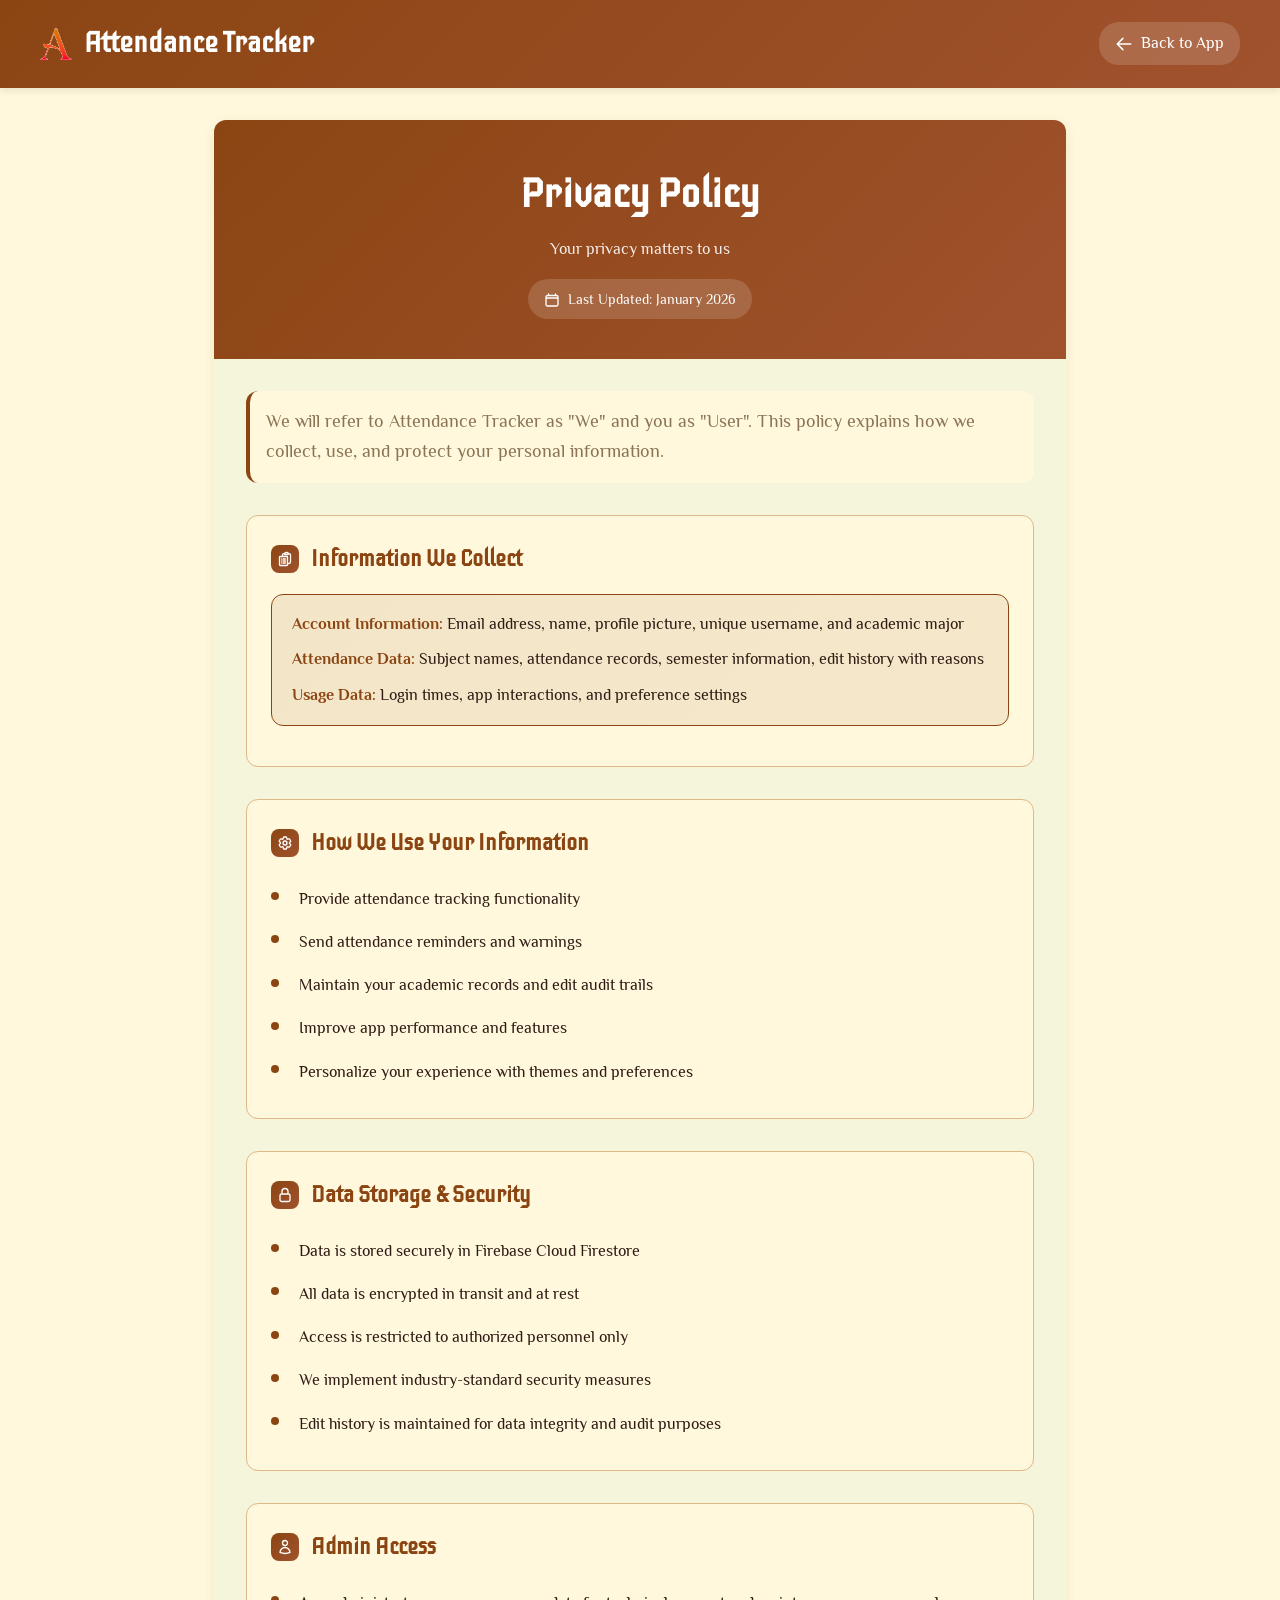
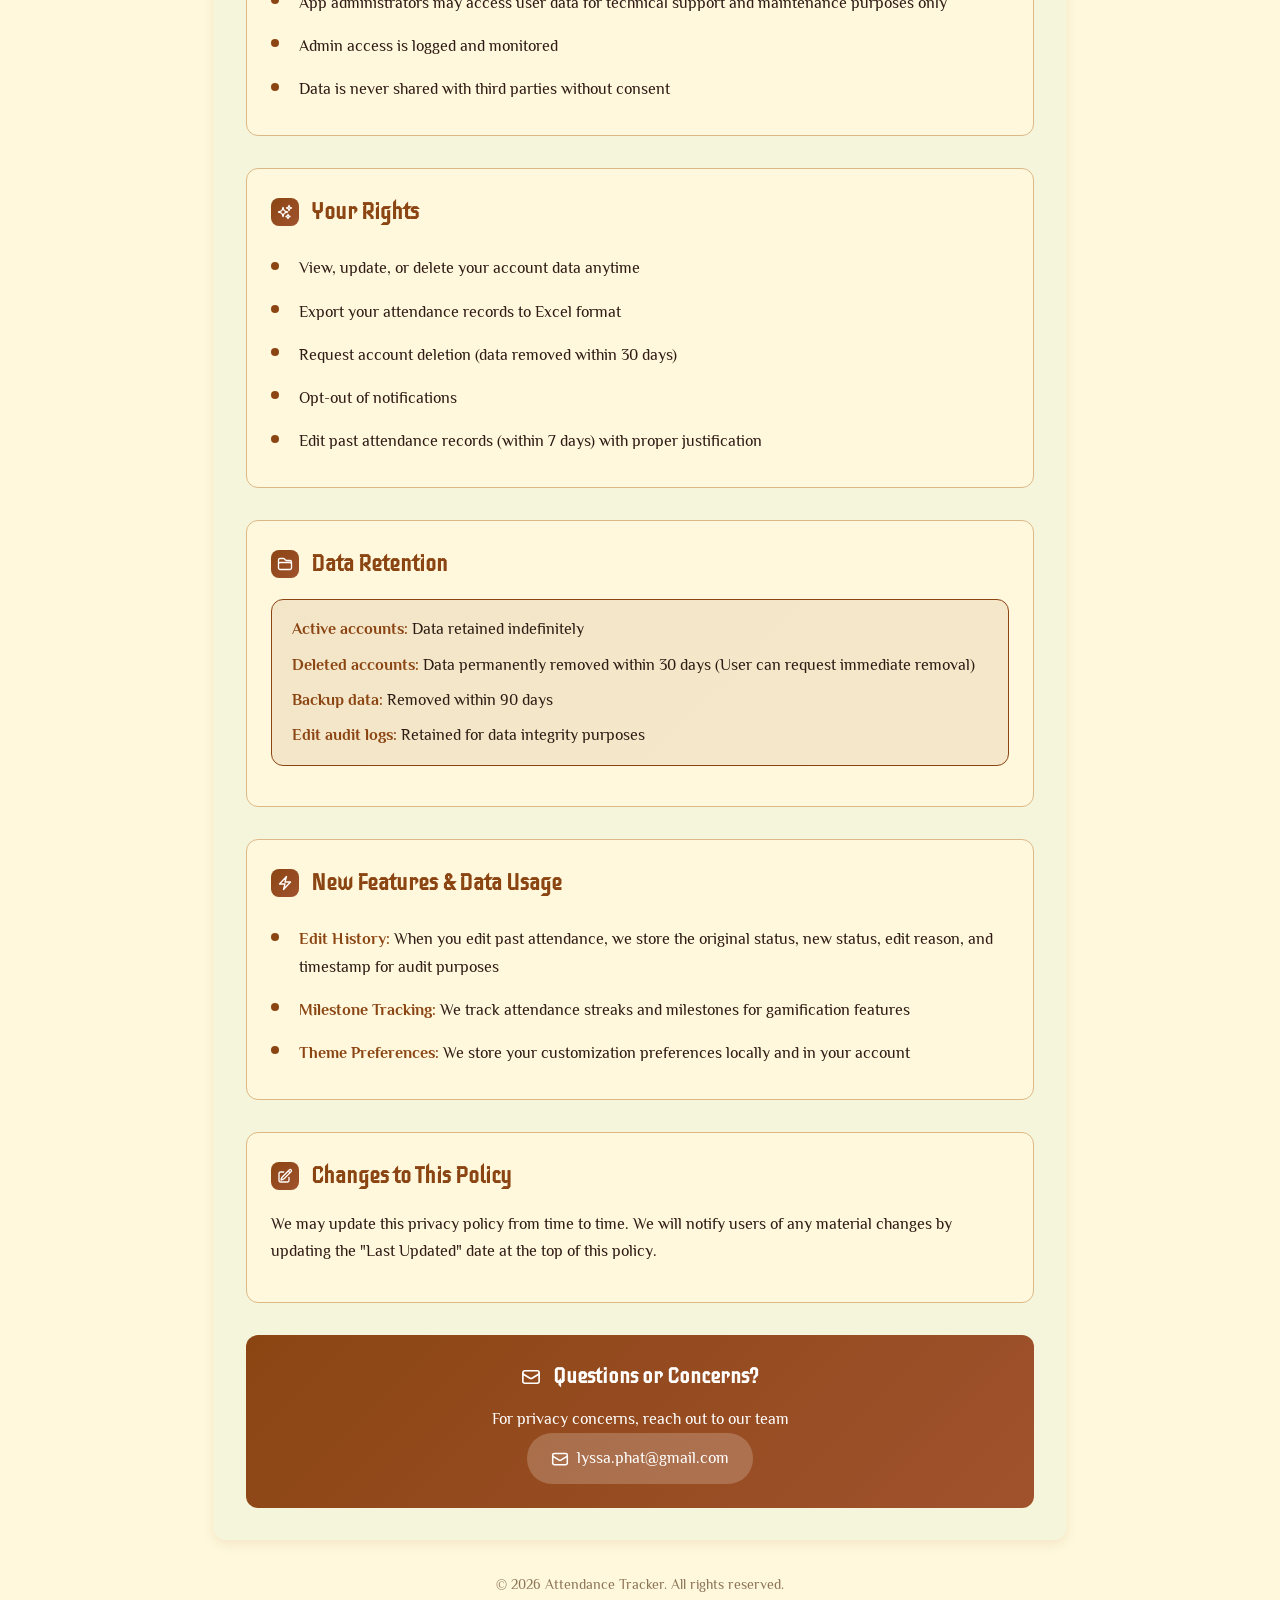
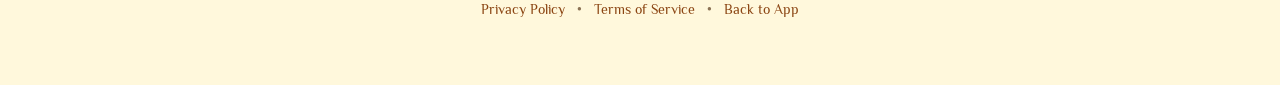
==== privacy.html @ 01bbbb39 "Add files via upload" ====
<!DOCTYPE html>
<html lang="en">

<head>
    <meta charset="UTF-8">
    <meta name="viewport" content="width=device-width, initial-scale=1.0">
    <title>Privacy Policy - Attendance Tracker</title>
    <meta name="description"
        content="Privacy Policy for Attendance Tracker - Learn how we collect, use, and protect your personal information and attendance data.">
    <meta name="keywords"
        content="privacy policy, attendance tracker, data protection, student privacy, academic records">
    <meta name="author" content="Attendance Tracker Team">

    <!-- Open Graph / Facebook -->
    <meta property="og:type" content="website">
    <meta property="og:url" content="https://attendancetracker-app.vercel.app/privacy.html">
    <meta property="og:title" content="Privacy Policy - Attendance Tracker">
    <meta property="og:description"
        content="Learn how Attendance Tracker protects your privacy and handles your academic data securely.">
    <meta property="og:image" content="https://attendancetracker-app.vercel.app/assets/preview.png">

    <!-- Twitter -->
    <meta property="twitter:card" content="summary_large_image">
    <meta property="twitter:url" content="https://attendancetracker-app.vercel.app/privacy.html">
    <meta property="twitter:title" content="Privacy Policy - Attendance Tracker">
    <meta property="twitter:description"
        content="Learn how Attendance Tracker protects your privacy and handles your academic data securely.">
    <meta property="twitter:image" content="https://attendancetracker-app.vercel.app/assets/preview.png">

    <link rel="icon" href="assets/att-logo.svg" type="image/svg">
    <link rel="canonical" href="https://attendancetracker-app.vercel.app/privacy.html">
    <link rel="preconnect" href="https://fonts.googleapis.com">
    <link rel="preconnect" href="https://fonts.gstatic.com" crossorigin>
    <link
        href="https://fonts.googleapis.com/css2?family=Iceberg&family=Philosopher:wght@400;700&family=Inter:wght@400;500;600;700&display=swap"
        rel="stylesheet">

    <style>
        /* CSS Variables - matching main site */
        :root {
            --primary: #8B4513;
            --primary-light: #A0522D;
            --primary-dark: #654321;
            --secondary: #D2691E;
            --accent: #CD853F;
            --light-grey: #F5F5DC;
            --bg-color: #FFF8DC;
            --dark-text: #2F1B14;
            --grey-text: #8B7355;
            --light-text: #ffffff;
            --green: #228B22;
            --border-color: #DEB887;
            --border-radius: 12px;
            --shadow: 0 4px 12px rgba(139, 69, 19, 0.1);
            --transition: all 0.3s ease;
        }

        [data-theme="dark"] {
            --primary: #A0522D;
            --primary-light: #CD853F;
            --primary-dark: #8B4513;
            --secondary: #F4A460;
            --accent: #DEB887;
            --light-grey: #2C2C2C;
            --bg-color: #1A1A1A;
            --dark-text: #E5E5E5;
            --grey-text: #B0B0B0;
            --light-text: #ffffff;
            --border-color: #404040;
            --shadow: 0 4px 12px rgba(0, 0, 0, 0.3);
        }

        * {
            box-sizing: border-box;
            margin: 0;
            padding: 0;
        }

        /* Custom Scrollbar */
        ::-webkit-scrollbar {
            width: 8px;
            height: 8px;
        }

        ::-webkit-scrollbar-track {
            background: var(--light-grey);
        }

        ::-webkit-scrollbar-thumb {
            background: var(--grey-text);
            border-radius: 4px;
        }

        ::-webkit-scrollbar-thumb:hover {
            background: var(--primary);
        }

        body {
            font-family: 'Philosopher', -apple-system, BlinkMacSystemFont, "Segoe UI", Roboto, sans-serif;
            background-color: var(--bg-color);
            color: var(--dark-text);
            line-height: 1.7;
            min-height: 100vh;
            transition: background-color 0.3s ease, color 0.3s ease;
        }

        /* Header */
        .app-header {
            background: linear-gradient(135deg, var(--primary) 0%, var(--primary-light) 100%);
            color: var(--light-text);
            padding: 1.25rem 2.5rem;
            display: flex;
            justify-content: space-between;
            align-items: center;
            box-shadow: 0 2px 8px rgba(0, 0, 0, 0.1);
            position: sticky;
            top: 0;
            z-index: 1100;
        }

        .header-left {
            display: flex;
            align-items: center;
            gap: 0.75rem;
        }

        .header-left img {
            width: 32px;
            height: 32px;
        }

        .app-header h1 {
            font-family: 'Iceberg', serif;
            font-size: 1.75rem;
            font-weight: 600;
            margin: 0;
        }

        .header-right {
            display: flex;
            align-items: center;
            gap: 1rem;
        }

        .back-btn {
            display: inline-flex;
            align-items: center;
            gap: 0.5rem;
            color: var(--light-text);
            text-decoration: none;
            font-weight: 500;
            padding: 0.5rem 1rem;
            border-radius: 20px;
            transition: var(--transition);
            background: rgba(255, 255, 255, 0.15);
        }

        .back-btn:hover {
            background: rgba(255, 255, 255, 0.25);
            transform: translateY(-2px);
        }

        .back-btn svg {
            width: 18px;
            height: 18px;
        }

        /* Main Content */
        main {
            max-width: 900px;
            margin: 0 auto;
            padding: 2rem 1.5rem;
        }

        .policy-container {
            background: var(--light-grey);
            border-radius: var(--border-radius);
            box-shadow: var(--shadow);
            overflow: hidden;
            animation: fadeInUp 0.5s ease;
        }

        @keyframes fadeInUp {
            from {
                opacity: 0;
                transform: translateY(20px);
            }

            to {
                opacity: 1;
                transform: translateY(0);
            }
        }

        .policy-header {
            background: linear-gradient(135deg, var(--primary) 0%, var(--primary-light) 100%);
            color: var(--light-text);
            padding: 2.5rem 2rem;
            text-align: center;
        }

        .policy-header h2 {
            font-family: 'Iceberg', serif;
            font-size: 2.5rem;
            margin-bottom: 0.5rem;
        }

        .policy-header .subtitle {
            opacity: 0.9;
            font-size: 1rem;
        }

        .policy-header .last-updated {
            margin-top: 1rem;
            padding: 0.5rem 1rem;
            background: rgba(255, 255, 255, 0.15);
            border-radius: 20px;
            display: inline-block;
            font-size: 0.9rem;
        }

        .policy-content {
            padding: 2rem;
        }

        .intro-text {
            font-size: 1.1rem;
            color: var(--grey-text);
            margin-bottom: 2rem;
            padding: 1rem;
            background: var(--bg-color);
            border-radius: var(--border-radius);
            border-left: 4px solid var(--primary);
        }

        .policy-section {
            margin-bottom: 2rem;
            padding: 1.5rem;
            background: var(--bg-color);
            border-radius: var(--border-radius);
            border: 1px solid var(--border-color);
            transition: var(--transition);
        }

        .policy-section:hover {
            transform: translateY(-2px);
            box-shadow: 0 6px 20px rgba(0, 0, 0, 0.1);
        }

        .policy-section h3 {
            font-family: 'Iceberg', serif;
            color: var(--primary);
            font-size: 1.4rem;
            margin-bottom: 1rem;
            display: flex;
            align-items: center;
            gap: 0.75rem;
        }

        .policy-section h3 .icon {
            width: 28px;
            height: 28px;
            display: flex;
            align-items: center;
            justify-content: center;
            background: linear-gradient(135deg, var(--primary) 0%, var(--primary-light) 100%);
            color: white;
            border-radius: 8px;
            font-size: 1rem;
        }

        .policy-section p {
            margin-bottom: 0.75rem;
            color: var(--dark-text);
        }

        .policy-section ul {
            margin: 0;
            padding-left: 0;
            list-style: none;
        }

        .policy-section li {
            padding: 0.5rem 0 0.5rem 1.75rem;
            position: relative;
            color: var(--dark-text);
        }

        .policy-section li::before {
            content: '';
            position: absolute;
            left: 0;
            top: 0.9rem;
            width: 8px;
            height: 8px;
            background: var(--primary);
            border-radius: 50%;
        }

        .policy-section strong {
            color: var(--primary);
        }

        .highlight-box {
            background: linear-gradient(135deg, rgba(139, 69, 19, 0.1) 0%, rgba(160, 82, 45, 0.1) 100%);
            border: 1px solid var(--primary);
            border-radius: var(--border-radius);
            padding: 1rem 1.25rem;
            margin: 1rem 0;
        }

        .highlight-box p {
            margin-bottom: 0.5rem;
        }

        .highlight-box p:last-child {
            margin-bottom: 0;
        }

        /* Contact Card */
        .contact-card {
            background: linear-gradient(135deg, var(--primary) 0%, var(--primary-light) 100%);
            color: var(--light-text);
            padding: 1.5rem;
            border-radius: var(--border-radius);
            text-align: center;
            margin-top: 2rem;
        }

        .contact-card h3 {
            font-family: 'Iceberg', serif;
            font-size: 1.3rem;
            margin-bottom: 0.75rem;
        }

        .contact-card a {
            display: inline-flex;
            align-items: center;
            gap: 0.5rem;
            color: var(--light-text);
            text-decoration: none;
            padding: 0.75rem 1.5rem;
            background: rgba(255, 255, 255, 0.2);
            border-radius: 25px;
            font-weight: 500;
            transition: var(--transition);
        }

        .contact-card a:hover {
            background: rgba(255, 255, 255, 0.3);
            transform: translateY(-2px);
        }

        /* Footer */
        .page-footer {
            text-align: center;
            padding: 2rem;
            color: var(--grey-text);
            font-size: 0.9rem;
        }

        .page-footer a {
            color: var(--primary);
            text-decoration: none;
            margin: 0 0.5rem;
        }

        .page-footer a:hover {
            text-decoration: underline;
        }

        /* Responsive */
        @media (max-width: 768px) {
            .app-header {
                padding: 1rem 1.25rem;
                flex-wrap: wrap;
                gap: 0.75rem;
            }

            .app-header h1 {
                font-size: 1.35rem;
            }

            .back-btn span {
                display: none;
            }

            main {
                padding: 1rem;
            }

            .policy-header {
                padding: 1.5rem 1rem;
            }

            .policy-header h2 {
                font-size: 1.75rem;
            }

            .policy-content {
                padding: 1rem;
            }

            .policy-section {
                padding: 1rem;
            }

            .policy-section h3 {
                font-size: 1.2rem;
            }
        }
    </style>
</head>

<body data-theme="light">
    <header class="app-header">
        <div class="header-left">
            <img src="assets/att-logo.svg" alt="Attendance Tracker Logo">
            <h1>Attendance Tracker</h1>
        </div>
        <div class="header-right">
            <a href="index.html" class="back-btn">
                <svg xmlns="http://www.w3.org/2000/svg" fill="none" viewBox="0 0 24 24" stroke-width="2"
                    stroke="currentColor">
                    <path stroke-linecap="round" stroke-linejoin="round" d="M10.5 19.5L3 12m0 0l7.5-7.5M3 12h18" />
                </svg>
                <span>Back to App</span>
            </a>
        </div>
    </header>

    <main>
        <div class="policy-container">
            <div class="policy-header">
                <h2>Privacy Policy</h2>
                <p class="subtitle">Your privacy matters to us</p>
                <div class="last-updated">
                    <svg xmlns="http://www.w3.org/2000/svg" fill="none" viewBox="0 0 24 24" stroke-width="2"
                        stroke="currentColor"
                        style="width: 16px; height: 16px; vertical-align: middle; margin-right: 4px;">
                        <path stroke-linecap="round" stroke-linejoin="round"
                            d="M6.75 3v2.25M17.25 3v2.25M3 18.75V7.5a2.25 2.25 0 012.25-2.25h13.5A2.25 2.25 0 0121 7.5v11.25m-18 0A2.25 2.25 0 005.25 21h13.5A2.25 2.25 0 0021 18.75m-18 0v-7.5A2.25 2.25 0 015.25 9h13.5A2.25 2.25 0 0121 11.25v7.5" />
                    </svg>
                    Last Updated: January 2026
                </div>
            </div>

            <div class="policy-content">
                <div class="intro-text">
                    We will refer to Attendance Tracker as "We" and you as "User". This policy explains how we collect,
                    use, and protect your personal information.
                </div>

                <div class="policy-section">
                    <h3><span class="icon">
                            <svg xmlns="http://www.w3.org/2000/svg" fill="none" viewBox="0 0 24 24" stroke-width="2"
                                stroke="currentColor" style="width: 16px; height: 16px;">
                                <path stroke-linecap="round" stroke-linejoin="round"
                                    d="M9 12h3.75M9 15h3.75M9 18h3.75m3 .75H18a2.25 2.25 0 002.25-2.25V6.108c0-1.135-.845-2.098-1.976-2.192a48.424 48.424 0 00-1.123-.08m-5.801 0c-.065.21-.1.433-.1.664 0 .414.336.75.75.75h4.5a.75.75 0 00.75-.75 2.25 2.25 0 00-.1-.664m-5.8 0A2.251 2.251 0 0113.5 2.25H15c1.012 0 1.867.668 2.15 1.586m-5.8 0c-.376.023-.75.05-1.124.08C9.095 4.01 8.25 4.973 8.25 6.108V8.25m0 0H4.875c-.621 0-1.125.504-1.125 1.125v11.25c0 .621.504 1.125 1.125 1.125h9.75c.621 0 1.125-.504 1.125-1.125V9.375c0-.621-.504-1.125-1.125-1.125H8.25zM6.75 12h.008v.008H6.75V12zm0 3h.008v.008H6.75V15zm0 3h.008v.008H6.75V18z" />
                            </svg>
                        </span> Information We Collect</h3>
                    <div class="highlight-box">
                        <p><strong>Account Information:</strong> Email address, name, profile picture, unique username,
                            and academic major</p>
                        <p><strong>Attendance Data:</strong> Subject names, attendance records, semester information,
                            edit history with reasons</p>
                        <p><strong>Usage Data:</strong> Login times, app interactions, and preference settings</p>
                    </div>
                </div>

                <div class="policy-section">
                    <h3><span class="icon">
                            <svg xmlns="http://www.w3.org/2000/svg" fill="none" viewBox="0 0 24 24" stroke-width="2"
                                stroke="currentColor" style="width: 16px; height: 16px;">
                                <path stroke-linecap="round" stroke-linejoin="round"
                                    d="M9.594 3.94c.09-.542.56-.94 1.11-.94h2.593c.55 0 1.02.398 1.11.94l.213 1.281c.063.374.313.686.645.87.074.04.147.083.22.127.324.196.72.257 1.075.124l1.217-.456a1.125 1.125 0 011.37.49l1.296 2.247a1.125 1.125 0 01-.26 1.431l-1.003.827c-.293.24-.438.613-.431.992a6.759 6.759 0 010 .255c-.007.378.138.75.43.99l1.005.828c.424.35.534.954.26 1.43l-1.298 2.247a1.125 1.125 0 01-1.369.491l-1.217-.456c-.355-.133-.75-.072-1.076.124a6.57 6.57 0 01-.22.128c-.331.183-.581.495-.644.869l-.213 1.28c-.09.543-.56.941-1.11.941h-2.594c-.55 0-1.02-.398-1.11-.94l-.213-1.281c-.062-.374-.312-.686-.644-.87a6.52 6.52 0 01-.22-.127c-.325-.196-.72-.257-1.076-.124l-1.217.456a1.125 1.125 0 01-1.369-.49l-1.297-2.247a1.125 1.125 0 01.26-1.431l1.004-.827c.292-.24.437-.613.43-.992a6.932 6.932 0 010-.255c.007-.378-.138-.75-.43-.99l-1.004-.828a1.125 1.125 0 01-.26-1.43l1.297-2.247a1.125 1.125 0 011.37-.491l1.216.456c.356.133.751.072 1.076-.124.072-.044.146-.087.22-.128.332-.183.582-.495.644-.869l.214-1.281z" />
                                <path stroke-linecap="round" stroke-linejoin="round"
                                    d="M15 12a3 3 0 11-6 0 3 3 0 016 0z" />
                            </svg>
                        </span> How We Use Your Information</h3>
                    <ul>
                        <li>Provide attendance tracking functionality</li>
                        <li>Send attendance reminders and warnings</li>
                        <li>Maintain your academic records and edit audit trails</li>
                        <li>Improve app performance and features</li>
                        <li>Personalize your experience with themes and preferences</li>
                    </ul>
                </div>

                <div class="policy-section">
                    <h3><span class="icon">
                            <svg xmlns="http://www.w3.org/2000/svg" fill="none" viewBox="0 0 24 24" stroke-width="2"
                                stroke="currentColor" style="width: 16px; height: 16px;">
                                <path stroke-linecap="round" stroke-linejoin="round"
                                    d="M16.5 10.5V6.75a4.5 4.5 0 10-9 0v3.75m-.75 11.25h10.5a2.25 2.25 0 002.25-2.25v-6.75a2.25 2.25 0 00-2.25-2.25H6.75a2.25 2.25 0 00-2.25 2.25v6.75a2.25 2.25 0 002.25 2.25z" />
                            </svg>
                        </span> Data Storage & Security</h3>
                    <ul>
                        <li>Data is stored securely in Firebase Cloud Firestore</li>
                        <li>All data is encrypted in transit and at rest</li>
                        <li>Access is restricted to authorized personnel only</li>
                        <li>We implement industry-standard security measures</li>
                        <li>Edit history is maintained for data integrity and audit purposes</li>
                    </ul>
                </div>

                <div class="policy-section">
                    <h3><span class="icon">
                            <svg xmlns="http://www.w3.org/2000/svg" fill="none" viewBox="0 0 24 24" stroke-width="2"
                                stroke="currentColor" style="width: 16px; height: 16px;">
                                <path stroke-linecap="round" stroke-linejoin="round"
                                    d="M15.75 6a3.75 3.75 0 11-7.5 0 3.75 3.75 0 017.5 0zM4.501 20.118a7.5 7.5 0 0114.998 0A17.933 17.933 0 0112 21.75c-2.676 0-5.216-.584-7.499-1.632z" />
                            </svg>
                        </span> Admin Access</h3>
                    <ul>
                        <li>App administrators may access user data for technical support and maintenance purposes only
                        </li>
                        <li>Admin access is logged and monitored</li>
                        <li>Data is never shared with third parties without consent</li>
                    </ul>
                </div>

                <div class="policy-section">
                    <h3><span class="icon">
                            <svg xmlns="http://www.w3.org/2000/svg" fill="none" viewBox="0 0 24 24" stroke-width="2"
                                stroke="currentColor" style="width: 16px; height: 16px;">
                                <path stroke-linecap="round" stroke-linejoin="round"
                                    d="M9.813 15.904L9 18.75l-.813-2.846a4.5 4.5 0 00-3.09-3.09L2.25 12l2.846-.813a4.5 4.5 0 003.09-3.09L9 5.25l.813 2.846a4.5 4.5 0 003.09 3.09L15.75 12l-2.846.813a4.5 4.5 0 00-3.09 3.09zM18.259 8.715L18 9.75l-.259-1.035a3.375 3.375 0 00-2.455-2.456L14.25 6l1.036-.259a3.375 3.375 0 002.455-2.456L18 2.25l.259 1.035a3.375 3.375 0 002.456 2.456L21.75 6l-1.035.259a3.375 3.375 0 00-2.456 2.456zM16.894 20.567L16.5 21.75l-.394-1.183a2.25 2.25 0 00-1.423-1.423L13.5 18.75l1.183-.394a2.25 2.25 0 001.423-1.423l.394-1.183.394 1.183a2.25 2.25 0 001.423 1.423l1.183.394-1.183.394a2.25 2.25 0 00-1.423 1.423z" />
                            </svg>
                        </span> Your Rights</h3>
                    <ul>
                        <li>View, update, or delete your account data anytime</li>
                        <li>Export your attendance records to Excel format</li>
                        <li>Request account deletion (data removed within 30 days)</li>
                        <li>Opt-out of notifications</li>
                        <li>Edit past attendance records (within 7 days) with proper justification</li>
                    </ul>
                </div>

                <div class="policy-section">
                    <h3><span class="icon">
                            <svg xmlns="http://www.w3.org/2000/svg" fill="none" viewBox="0 0 24 24" stroke-width="2"
                                stroke="currentColor" style="width: 16px; height: 16px;">
                                <path stroke-linecap="round" stroke-linejoin="round"
                                    d="M2.25 12.75V12A2.25 2.25 0 014.5 9.75h15A2.25 2.25 0 0121.75 12v.75m-8.69-6.44l-2.12-2.12a1.5 1.5 0 00-1.061-.44H4.5A2.25 2.25 0 002.25 6v12a2.25 2.25 0 002.25 2.25h15A2.25 2.25 0 0021.75 18V9a2.25 2.25 0 00-2.25-2.25h-5.379a1.5 1.5 0 01-1.06-.44z" />
                            </svg>
                        </span> Data Retention</h3>
                    <div class="highlight-box">
                        <p><strong>Active accounts:</strong> Data retained indefinitely</p>
                        <p><strong>Deleted accounts:</strong> Data permanently removed within 30 days (User can request
                            immediate removal)</p>
                        <p><strong>Backup data:</strong> Removed within 90 days</p>
                        <p><strong>Edit audit logs:</strong> Retained for data integrity purposes</p>
                    </div>
                </div>

                <div class="policy-section">
                    <h3><span class="icon">
                            <svg xmlns="http://www.w3.org/2000/svg" fill="none" viewBox="0 0 24 24" stroke-width="2"
                                stroke="currentColor" style="width: 16px; height: 16px;">
                                <path stroke-linecap="round" stroke-linejoin="round"
                                    d="M3.75 13.5l10.5-11.25L12 10.5h8.25L9.75 21.75 12 13.5H3.75z" />
                            </svg>
                        </span> New Features & Data Usage</h3>
                    <ul>
                        <li><strong>Edit History:</strong> When you edit past attendance, we store the original status,
                            new status, edit reason, and timestamp for audit purposes</li>
                        <li><strong>Milestone Tracking:</strong> We track attendance streaks and milestones for
                            gamification features</li>
                        <li><strong>Theme Preferences:</strong> We store your customization preferences locally and in
                            your account</li>
                    </ul>
                </div>

                <div class="policy-section">
                    <h3><span class="icon">
                            <svg xmlns="http://www.w3.org/2000/svg" fill="none" viewBox="0 0 24 24" stroke-width="2"
                                stroke="currentColor" style="width: 16px; height: 16px;">
                                <path stroke-linecap="round" stroke-linejoin="round"
                                    d="M16.862 4.487l1.687-1.688a1.875 1.875 0 112.652 2.652L10.582 16.07a4.5 4.5 0 01-1.897 1.13L6 18l.8-2.685a4.5 4.5 0 011.13-1.897l8.932-8.931zm0 0L19.5 7.125M18 14v4.75A2.25 2.25 0 0115.75 21H5.25A2.25 2.25 0 013 18.75V8.25A2.25 2.25 0 015.25 6H10" />
                            </svg>
                        </span> Changes to This Policy</h3>
                    <p>We may update this privacy policy from time to time. We will notify users of any material changes
                        by updating the "Last Updated" date at the top of this policy.</p>
                </div>

                <div class="contact-card">
                    <h3>
                        <svg xmlns="http://www.w3.org/2000/svg" fill="none" viewBox="0 0 24 24" stroke-width="2"
                            stroke="currentColor"
                            style="width: 20px; height: 20px; margin-right: 8px; vertical-align: middle;">
                            <path stroke-linecap="round" stroke-linejoin="round"
                                d="M21.75 6.75v10.5a2.25 2.25 0 01-2.25 2.25h-15a2.25 2.25 0 01-2.25-2.25V6.75m19.5 0A2.25 2.25 0 0019.5 4.5h-15a2.25 2.25 0 00-2.25 2.25m19.5 0v.243a2.25 2.25 0 01-1.07 1.916l-7.5 4.615a2.25 2.25 0 01-2.36 0L3.32 8.91a2.25 2.25 0 01-1.07-1.916V6.75" />
                        </svg>
                        Questions or Concerns?
                    </h3>
                    <p>For privacy concerns, reach out to our team</p>
                    <a href="mailto:lyssa.phat@gmail.com">
                        <svg xmlns="http://www.w3.org/2000/svg" fill="none" viewBox="0 0 24 24" stroke-width="2"
                            stroke="currentColor" style="width: 18px; height: 18px;">
                            <path stroke-linecap="round" stroke-linejoin="round"
                                d="M21.75 6.75v10.5a2.25 2.25 0 01-2.25 2.25h-15a2.25 2.25 0 01-2.25-2.25V6.75m19.5 0A2.25 2.25 0 0019.5 4.5h-15a2.25 2.25 0 00-2.25 2.25m19.5 0v.243a2.25 2.25 0 01-1.07 1.916l-7.5 4.615a2.25 2.25 0 01-2.36 0L3.32 8.91a2.25 2.25 0 01-1.07-1.916V6.75" />
                        </svg>
                        lyssa.phat@gmail.com
                    </a>
                </div>
            </div>
        </div>

        <footer class="page-footer">
            <p>© 2026 Attendance Tracker. All rights reserved.</p>
            <p>
                <a href="privacy.html">Privacy Policy</a> •
                <a href="terms.html">Terms of Service</a> •
                <a href="index.html">Back to App</a>
            </p>
        </footer>
    </main>

    <script>
        // Apply saved theme from main site
        const savedTheme = localStorage.getItem('theme') || 'light';
        document.body.setAttribute('data-theme', savedTheme);
    </script>
</body>

</html>
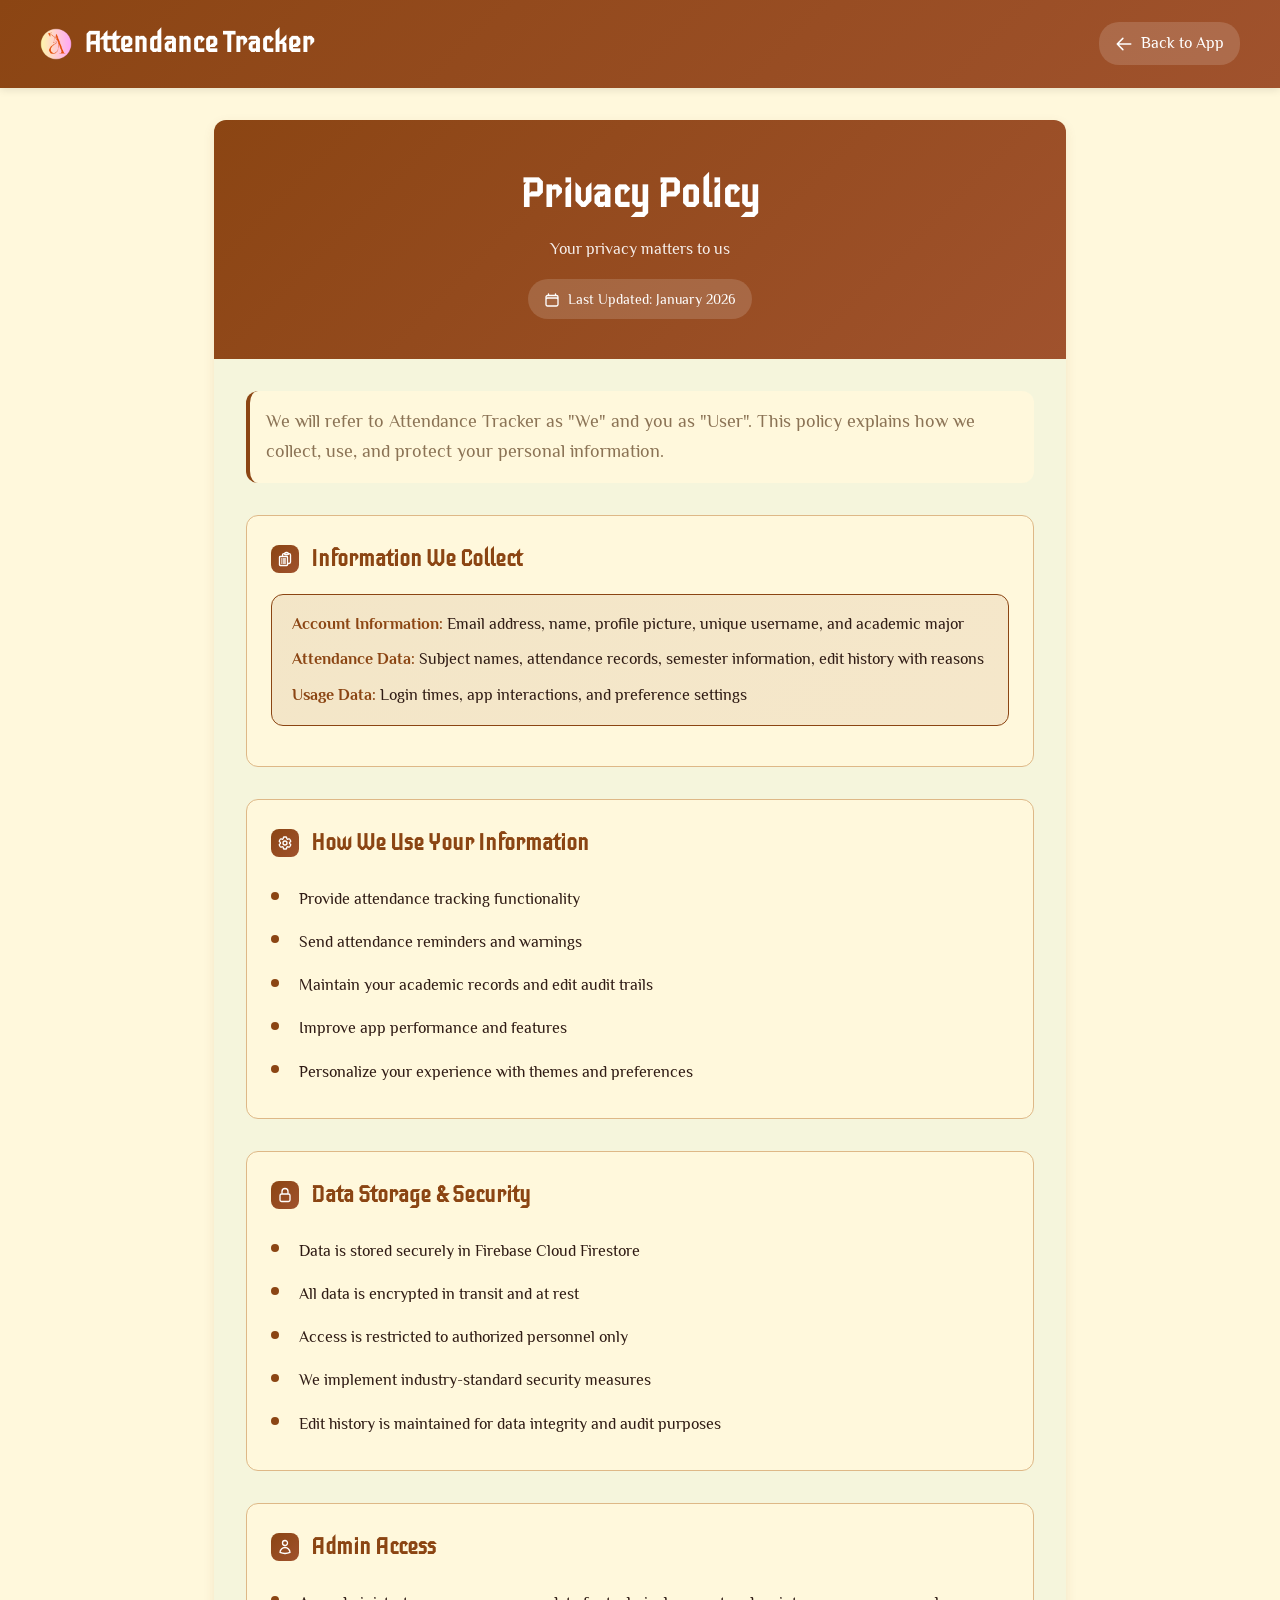
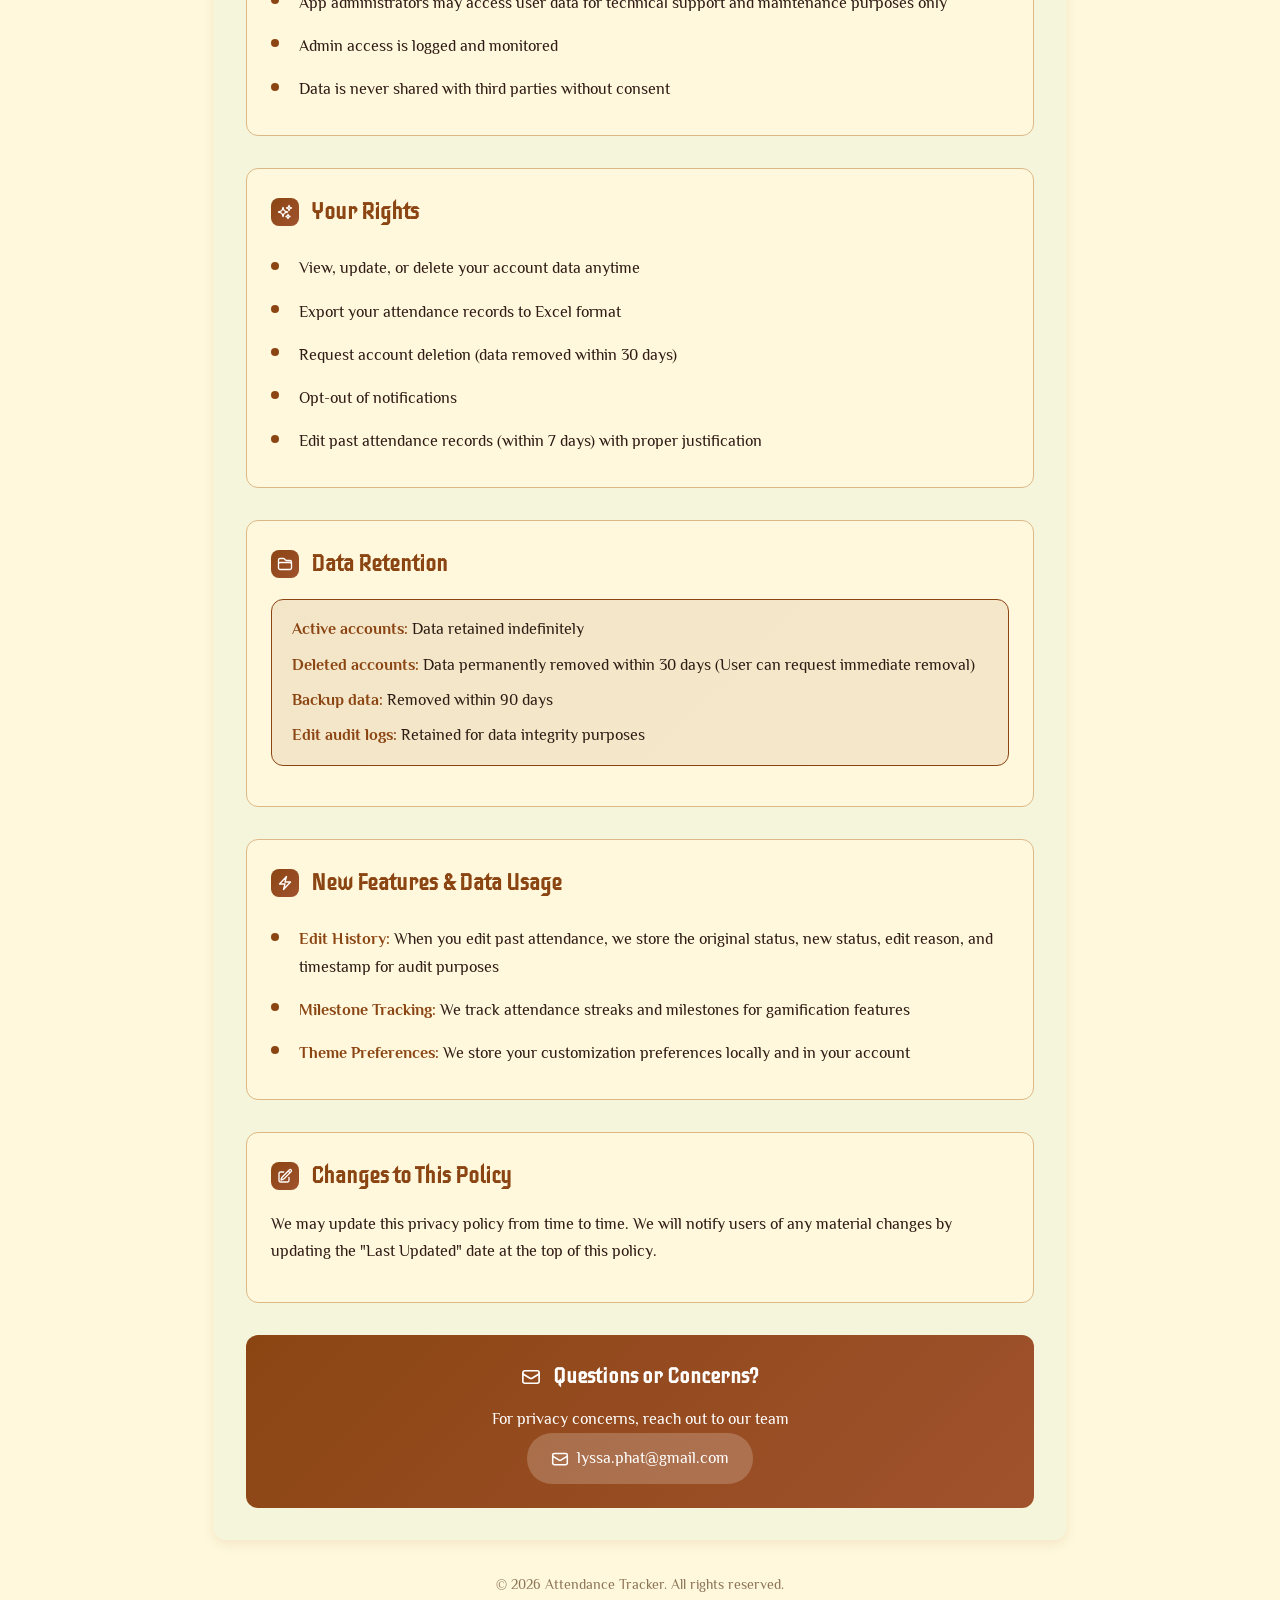
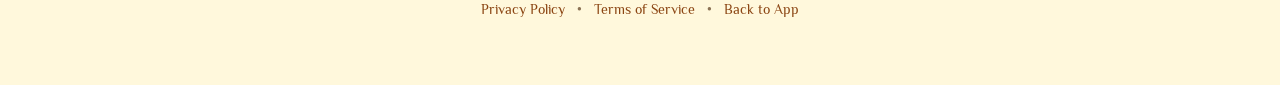
==== commit 8210a43d: "Version 3.7.0 -Bugs fixed -CNY theme -New notification style -Improve UI and Animation" ====
--- a/privacy.html
+++ b/privacy.html
@@ -27,7 +27,7 @@
         content="Learn how Attendance Tracker protects your privacy and handles your academic data securely.">
     <meta property="twitter:image" content="https://attendancetracker-app.vercel.app/assets/preview.png">
 
-    <link rel="icon" href="assets/att-logo.svg" type="image/svg">
+    <link rel="icon" href="assets/favicon.png" type="image/png">
     <link rel="canonical" href="https://attendancetracker-app.vercel.app/privacy.html">
     <link rel="preconnect" href="https://fonts.googleapis.com">
     <link rel="preconnect" href="https://fonts.gstatic.com" crossorigin>
@@ -415,7 +415,7 @@
 <body data-theme="light">
     <header class="app-header">
         <div class="header-left">
-            <img src="assets/att-logo.svg" alt="Attendance Tracker Logo">
+            <img src="assets/favicon.png" alt="Attendance Tracker Logo">
             <h1>Attendance Tracker</h1>
         </div>
         <div class="header-right">
